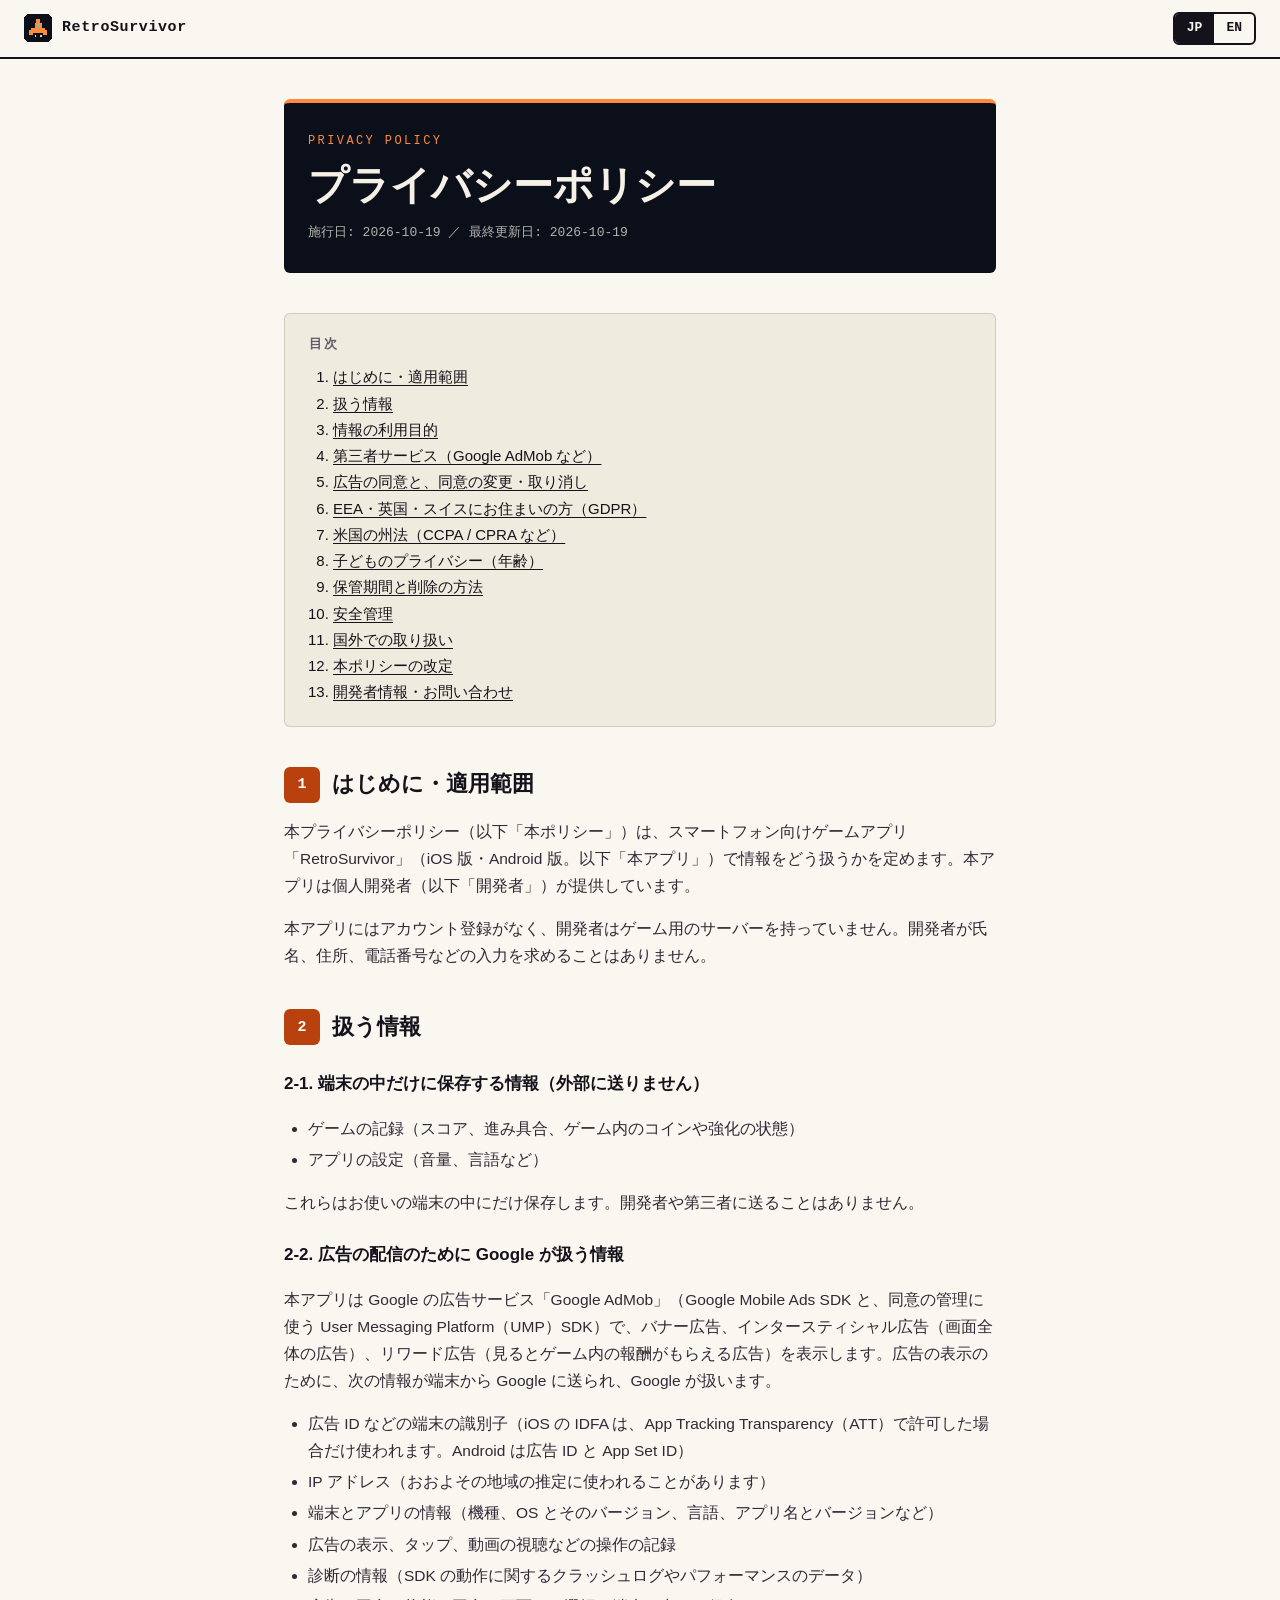
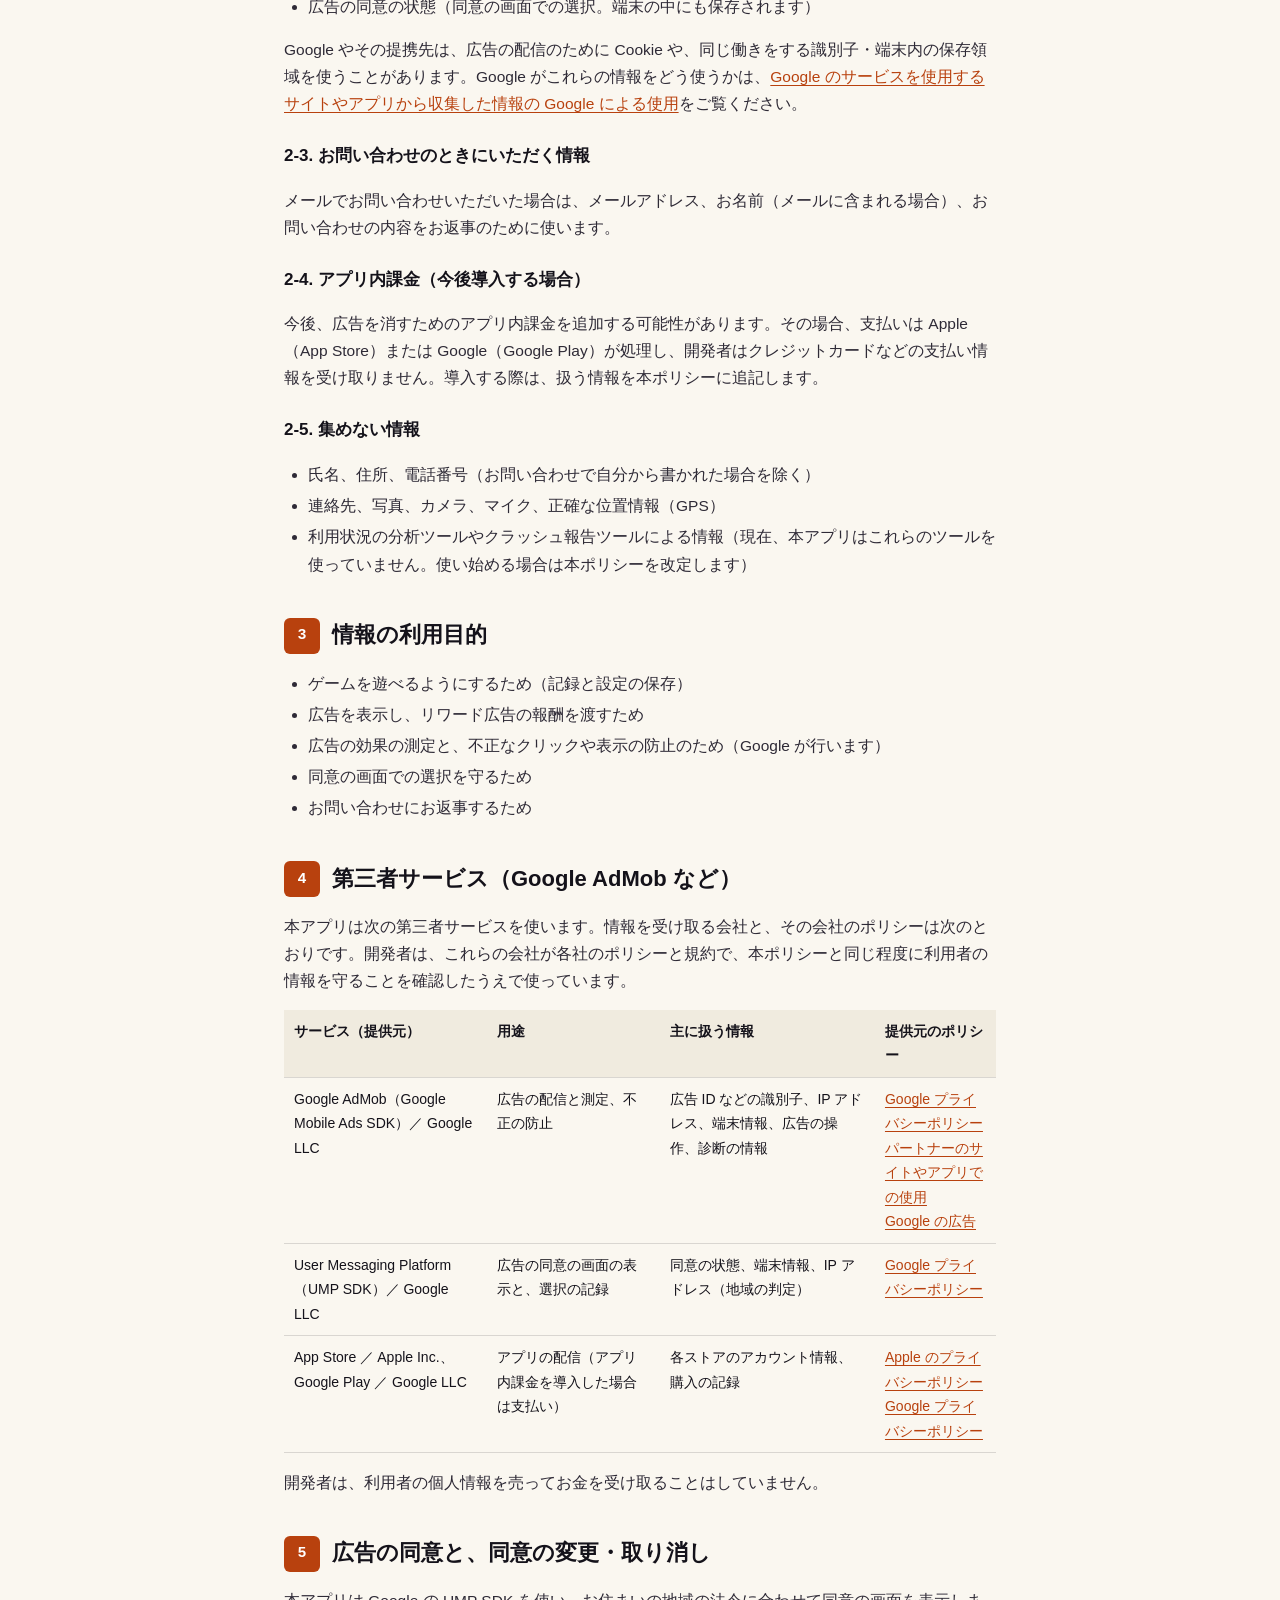
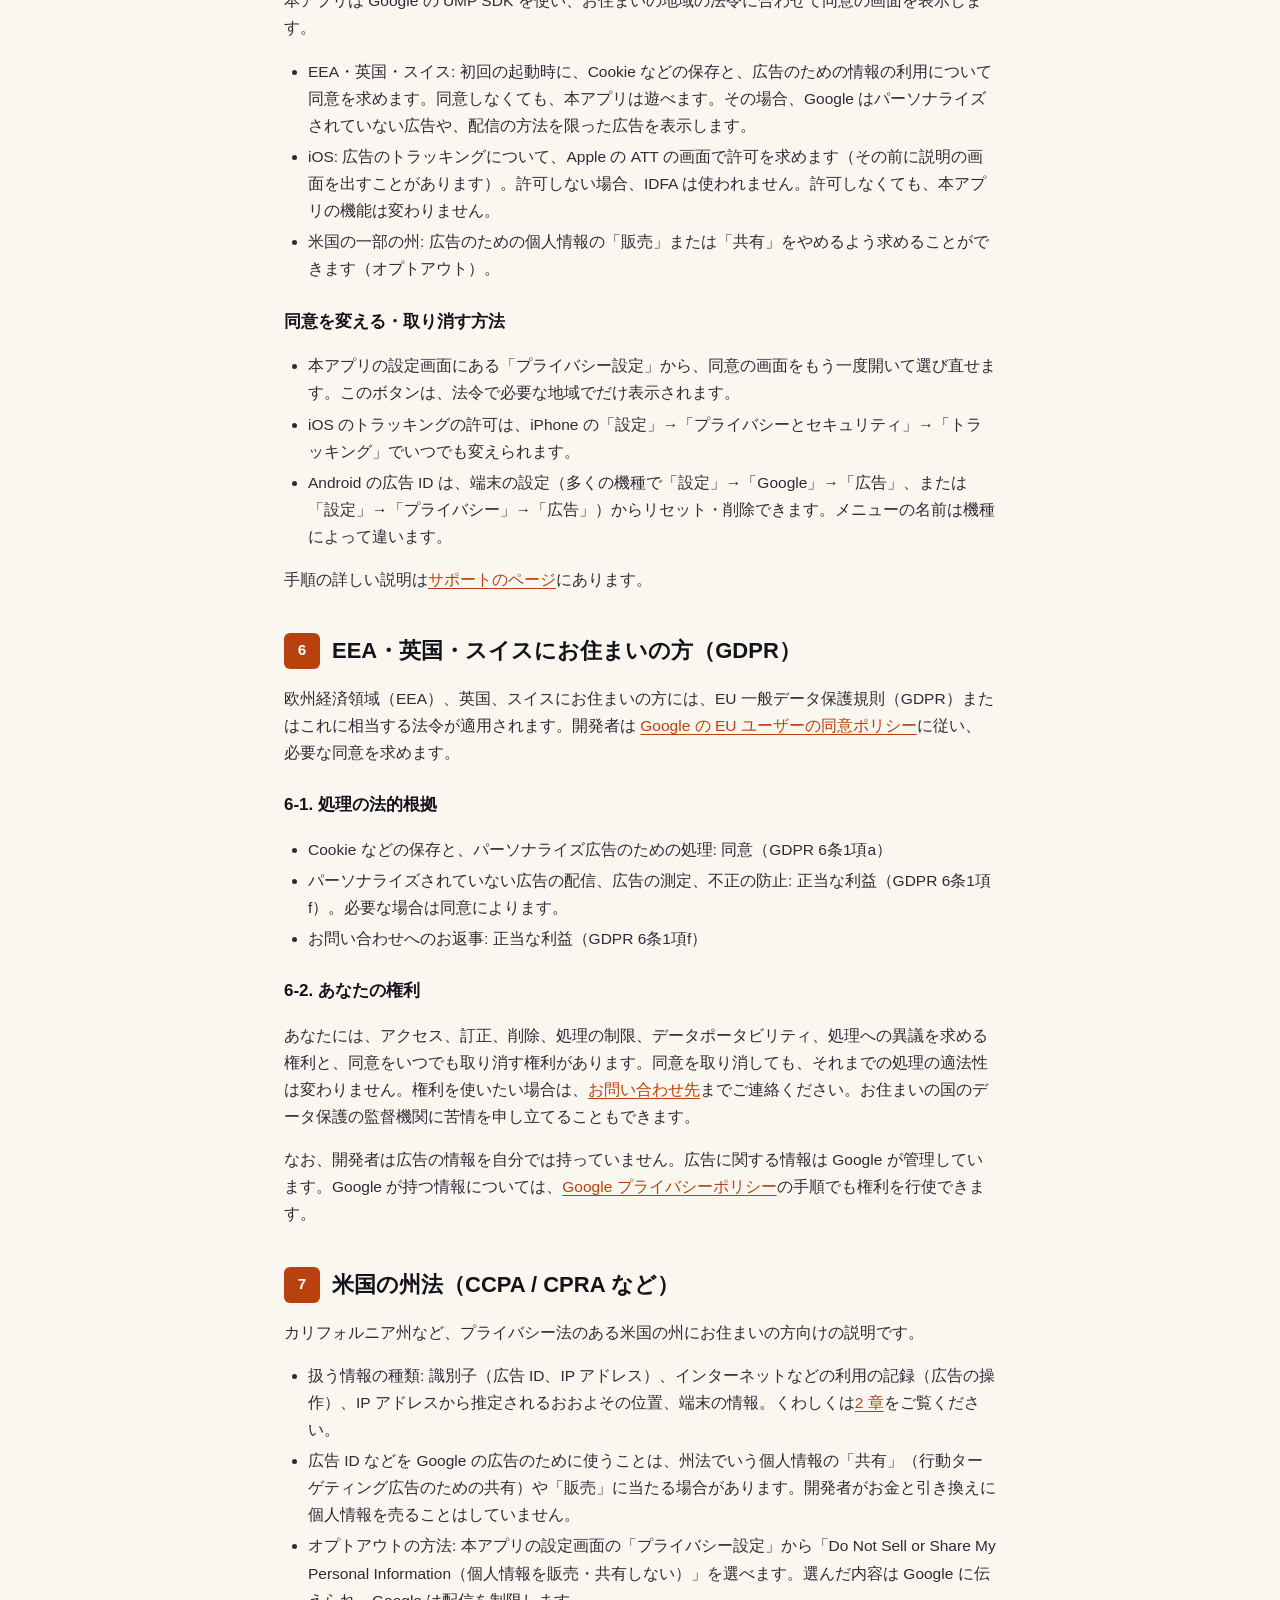
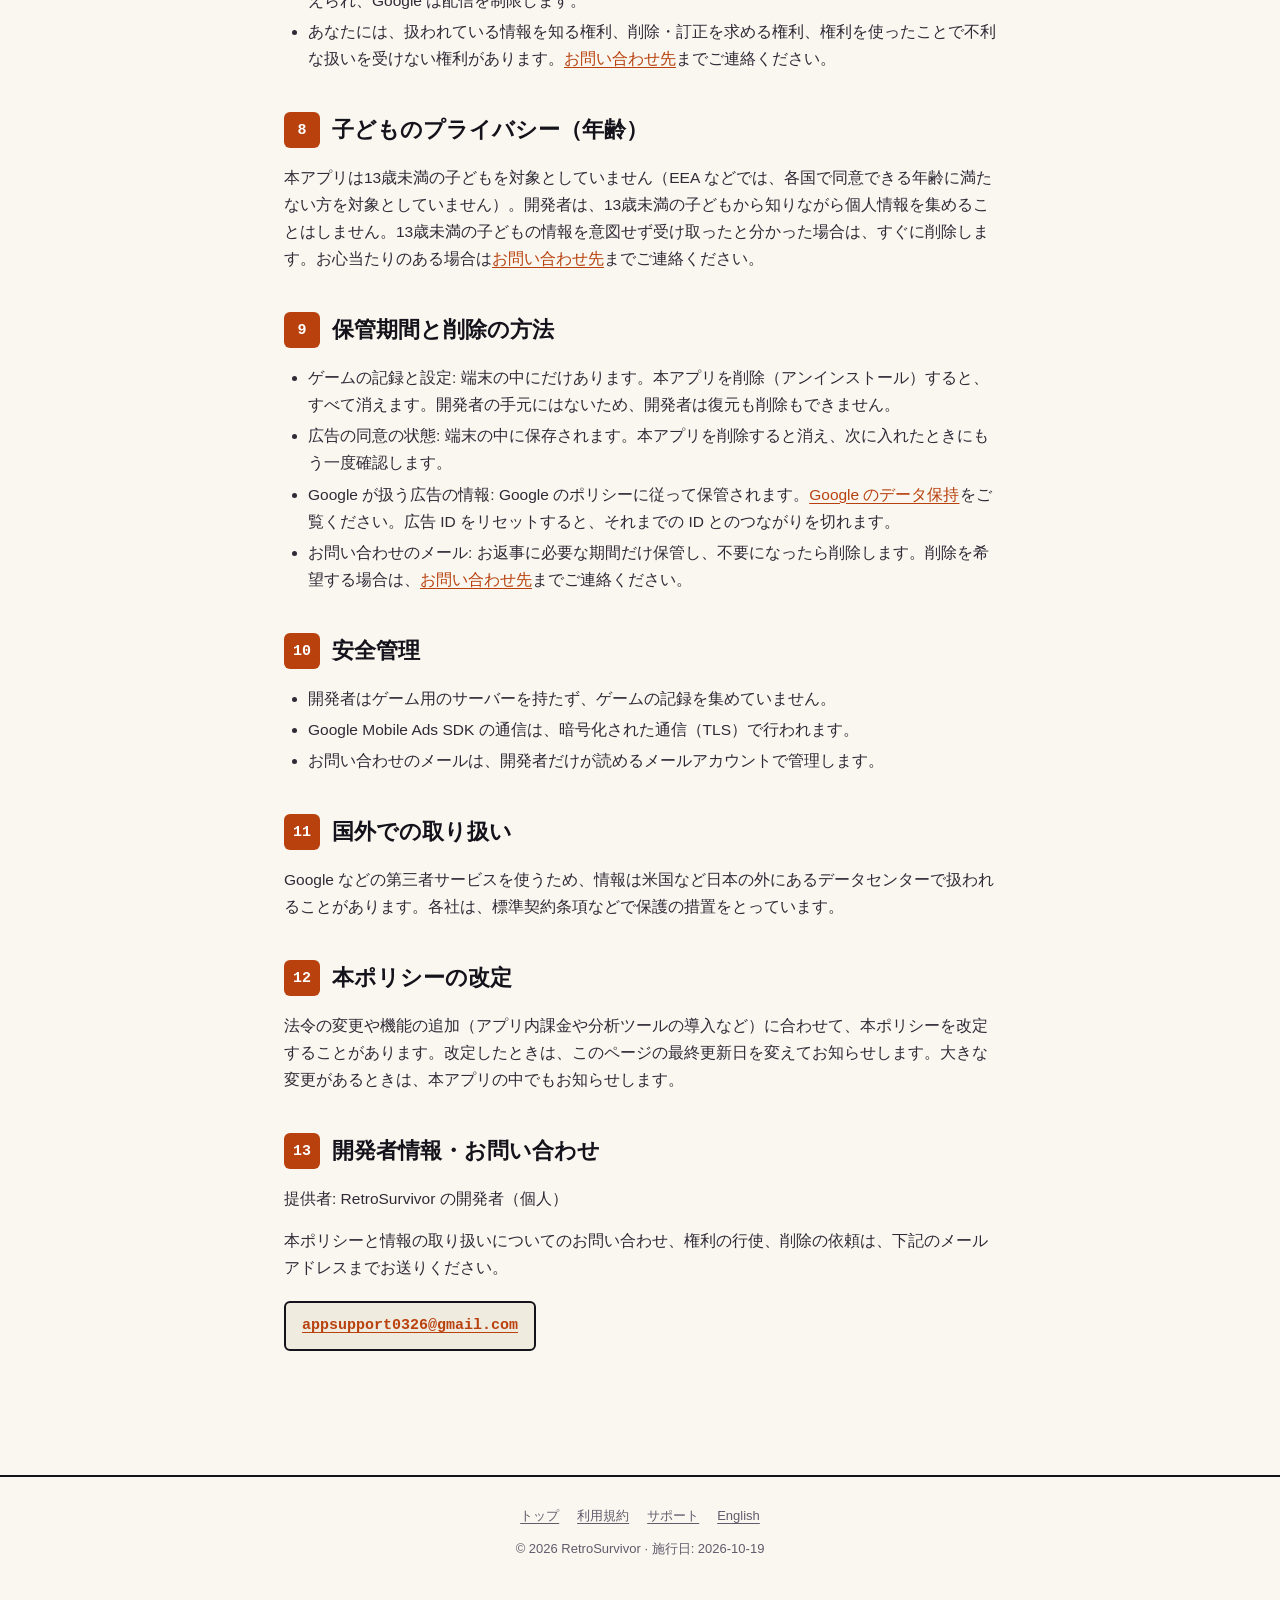
==== privacy/index.html @ b1933bb4 "RetroSurvivor の法務ページを追加（プライバシーポリシー・利用規約・サポート、日英） Co-Authored-By: Claude Opus 5.5 <noreply@anthropic." ====
<!DOCTYPE html>
<html lang="ja">
<head>
  <meta charset="UTF-8" />
  <meta name="viewport" content="width=device-width, initial-scale=1, viewport-fit=cover" />
  <title>プライバシーポリシー — RetroSurvivor</title>
  <meta name="description" content="スマホゲーム RetroSurvivor のプライバシーポリシー。扱う情報、Google AdMob、広告の同意（GDPR・ATT・米国の州法）について記載しています。" />
  <link rel="alternate" hreflang="ja" href="https://hiro0211.github.io/retrosurvivor-legal/privacy/" />
  <link rel="alternate" hreflang="en" href="https://hiro0211.github.io/retrosurvivor-legal/privacy/en/" />
  <link rel="icon" href="../assets/icons/favicon.svg" type="image/svg+xml" />
  <link rel="stylesheet" href="../assets/css/style.css" />
</head>
<body>
  <header class="site-header">
    <a class="brand" href="../">
      <img src="../assets/icons/favicon.svg" alt="" />
      <span>RetroSurvivor</span>
    </a>
    <nav class="lang-switch" aria-label="Language">
      <a href="./" class="active">JP</a>
      <a href="./en/" hreflang="en">EN</a>
    </nav>
  </header>

  <main>
    <div class="hero">
      <p class="eyebrow">Privacy Policy</p>
      <h1>プライバシーポリシー</h1>
      <p class="meta">施行日: 2026-10-19 ／ 最終更新日: 2026-10-19</p>
    </div>

    <nav class="toc" aria-label="目次">
      <h2>目次</h2>
      <ol>
        <li><a href="#s1">はじめに・適用範囲</a></li>
        <li><a href="#s2">扱う情報</a></li>
        <li><a href="#s3">情報の利用目的</a></li>
        <li><a href="#s4">第三者サービス（Google AdMob など）</a></li>
        <li><a href="#s5">広告の同意と、同意の変更・取り消し</a></li>
        <li><a href="#s6">EEA・英国・スイスにお住まいの方（GDPR）</a></li>
        <li><a href="#s7">米国の州法（CCPA / CPRA など）</a></li>
        <li><a href="#s8">子どものプライバシー（年齢）</a></li>
        <li><a href="#s9">保管期間と削除の方法</a></li>
        <li><a href="#s10">安全管理</a></li>
        <li><a href="#s11">国外での取り扱い</a></li>
        <li><a href="#s12">本ポリシーの改定</a></li>
        <li><a href="#s13">開発者情報・お問い合わせ</a></li>
      </ol>
    </nav>

    <section class="legal" id="s1">
      <h2><span class="num">1</span>はじめに・適用範囲</h2>
      <p>本プライバシーポリシー（以下「本ポリシー」）は、スマートフォン向けゲームアプリ「RetroSurvivor」（iOS 版・Android 版。以下「本アプリ」）で情報をどう扱うかを定めます。本アプリは個人開発者（以下「開発者」）が提供しています。</p>
      <p>本アプリにはアカウント登録がなく、開発者はゲーム用のサーバーを持っていません。開発者が氏名、住所、電話番号などの入力を求めることはありません。</p>
    </section>

    <section class="legal" id="s2">
      <h2><span class="num">2</span>扱う情報</h2>

      <h3>2-1. 端末の中だけに保存する情報（外部に送りません）</h3>
      <ul>
        <li>ゲームの記録（スコア、進み具合、ゲーム内のコインや強化の状態）</li>
        <li>アプリの設定（音量、言語など）</li>
      </ul>
      <p>これらはお使いの端末の中にだけ保存します。開発者や第三者に送ることはありません。</p>

      <h3>2-2. 広告の配信のために Google が扱う情報</h3>
      <p>本アプリは Google の広告サービス「Google AdMob」（Google Mobile Ads SDK と、同意の管理に使う User Messaging Platform（UMP）SDK）で、バナー広告、インタースティシャル広告（画面全体の広告）、リワード広告（見るとゲーム内の報酬がもらえる広告）を表示します。広告の表示のために、次の情報が端末から Google に送られ、Google が扱います。</p>
      <ul>
        <li>広告 ID などの端末の識別子（iOS の IDFA は、App Tracking Transparency（ATT）で許可した場合だけ使われます。Android は広告 ID と App Set ID）</li>
        <li>IP アドレス（おおよその地域の推定に使われることがあります）</li>
        <li>端末とアプリの情報（機種、OS とそのバージョン、言語、アプリ名とバージョンなど）</li>
        <li>広告の表示、タップ、動画の視聴などの操作の記録</li>
        <li>診断の情報（SDK の動作に関するクラッシュログやパフォーマンスのデータ）</li>
        <li>広告の同意の状態（同意の画面での選択。端末の中にも保存されます）</li>
      </ul>
      <p>Google やその提携先は、広告の配信のために Cookie や、同じ働きをする識別子・端末内の保存領域を使うことがあります。Google がこれらの情報をどう使うかは、<a href="https://policies.google.com/technologies/partner-sites" target="_blank" rel="noopener">Google のサービスを使用するサイトやアプリから収集した情報の Google による使用</a>をご覧ください。</p>

      <h3>2-3. お問い合わせのときにいただく情報</h3>
      <p>メールでお問い合わせいただいた場合は、メールアドレス、お名前（メールに含まれる場合）、お問い合わせの内容をお返事のために使います。</p>

      <h3>2-4. アプリ内課金（今後導入する場合）</h3>
      <p>今後、広告を消すためのアプリ内課金を追加する可能性があります。その場合、支払いは Apple（App Store）または Google（Google Play）が処理し、開発者はクレジットカードなどの支払い情報を受け取りません。導入する際は、扱う情報を本ポリシーに追記します。</p>

      <h3>2-5. 集めない情報</h3>
      <ul>
        <li>氏名、住所、電話番号（お問い合わせで自分から書かれた場合を除く）</li>
        <li>連絡先、写真、カメラ、マイク、正確な位置情報（GPS）</li>
        <li>利用状況の分析ツールやクラッシュ報告ツールによる情報（現在、本アプリはこれらのツールを使っていません。使い始める場合は本ポリシーを改定します）</li>
      </ul>
    </section>

    <section class="legal" id="s3">
      <h2><span class="num">3</span>情報の利用目的</h2>
      <ul>
        <li>ゲームを遊べるようにするため（記録と設定の保存）</li>
        <li>広告を表示し、リワード広告の報酬を渡すため</li>
        <li>広告の効果の測定と、不正なクリックや表示の防止のため（Google が行います）</li>
        <li>同意の画面での選択を守るため</li>
        <li>お問い合わせにお返事するため</li>
      </ul>
    </section>

    <section class="legal" id="s4">
      <h2><span class="num">4</span>第三者サービス（Google AdMob など）</h2>
      <p>本アプリは次の第三者サービスを使います。情報を受け取る会社と、その会社のポリシーは次のとおりです。開発者は、これらの会社が各社のポリシーと規約で、本ポリシーと同じ程度に利用者の情報を守ることを確認したうえで使っています。</p>
      <div class="table-wrap">
        <table>
          <thead>
            <tr><th>サービス（提供元）</th><th>用途</th><th>主に扱う情報</th><th>提供元のポリシー</th></tr>
          </thead>
          <tbody>
            <tr>
              <td>Google AdMob（Google Mobile Ads SDK）／ Google LLC</td>
              <td>広告の配信と測定、不正の防止</td>
              <td>広告 ID などの識別子、IP アドレス、端末情報、広告の操作、診断の情報</td>
              <td><a href="https://policies.google.com/privacy" target="_blank" rel="noopener">Google プライバシーポリシー</a><br /><a href="https://policies.google.com/technologies/partner-sites" target="_blank" rel="noopener">パートナーのサイトやアプリでの使用</a><br /><a href="https://policies.google.com/technologies/ads" target="_blank" rel="noopener">Google の広告</a></td>
            </tr>
            <tr>
              <td>User Messaging Platform（UMP SDK）／ Google LLC</td>
              <td>広告の同意の画面の表示と、選択の記録</td>
              <td>同意の状態、端末情報、IP アドレス（地域の判定）</td>
              <td><a href="https://policies.google.com/privacy" target="_blank" rel="noopener">Google プライバシーポリシー</a></td>
            </tr>
            <tr>
              <td>App Store ／ Apple Inc.、Google Play ／ Google LLC</td>
              <td>アプリの配信（アプリ内課金を導入した場合は支払い）</td>
              <td>各ストアのアカウント情報、購入の記録</td>
              <td><a href="https://www.apple.com/jp/legal/privacy/" target="_blank" rel="noopener">Apple のプライバシーポリシー</a><br /><a href="https://policies.google.com/privacy" target="_blank" rel="noopener">Google プライバシーポリシー</a></td>
            </tr>
          </tbody>
        </table>
      </div>
      <p>開発者は、利用者の個人情報を売ってお金を受け取ることはしていません。</p>
    </section>

    <section class="legal" id="s5">
      <h2><span class="num">5</span>広告の同意と、同意の変更・取り消し</h2>
      <p>本アプリは Google の UMP SDK を使い、お住まいの地域の法令に合わせて同意の画面を表示します。</p>
      <ul>
        <li>EEA・英国・スイス: 初回の起動時に、Cookie などの保存と、広告のための情報の利用について同意を求めます。同意しなくても、本アプリは遊べます。その場合、Google はパーソナライズされていない広告や、配信の方法を限った広告を表示します。</li>
        <li>iOS: 広告のトラッキングについて、Apple の ATT の画面で許可を求めます（その前に説明の画面を出すことがあります）。許可しない場合、IDFA は使われません。許可しなくても、本アプリの機能は変わりません。</li>
        <li>米国の一部の州: 広告のための個人情報の「販売」または「共有」をやめるよう求めることができます（オプトアウト）。</li>
      </ul>
      <h3>同意を変える・取り消す方法</h3>
      <ul>
        <li>本アプリの設定画面にある「プライバシー設定」から、同意の画面をもう一度開いて選び直せます。このボタンは、法令で必要な地域でだけ表示されます。</li>
        <li>iOS のトラッキングの許可は、iPhone の「設定」→「プライバシーとセキュリティ」→「トラッキング」でいつでも変えられます。</li>
        <li>Android の広告 ID は、端末の設定（多くの機種で「設定」→「Google」→「広告」、または「設定」→「プライバシー」→「広告」）からリセット・削除できます。メニューの名前は機種によって違います。</li>
      </ul>
      <p>手順の詳しい説明は<a href="../support/">サポートのページ</a>にあります。</p>
    </section>

    <section class="legal" id="s6">
      <h2><span class="num">6</span>EEA・英国・スイスにお住まいの方（GDPR）</h2>
      <p>欧州経済領域（EEA）、英国、スイスにお住まいの方には、EU 一般データ保護規則（GDPR）またはこれに相当する法令が適用されます。開発者は <a href="https://www.google.com/about/company/user-consent-policy/" target="_blank" rel="noopener">Google の EU ユーザーの同意ポリシー</a>に従い、必要な同意を求めます。</p>
      <h3>6-1. 処理の法的根拠</h3>
      <ul>
        <li>Cookie などの保存と、パーソナライズ広告のための処理: 同意（GDPR 6条1項a）</li>
        <li>パーソナライズされていない広告の配信、広告の測定、不正の防止: 正当な利益（GDPR 6条1項f）。必要な場合は同意によります。</li>
        <li>お問い合わせへのお返事: 正当な利益（GDPR 6条1項f）</li>
      </ul>
      <h3>6-2. あなたの権利</h3>
      <p>あなたには、アクセス、訂正、削除、処理の制限、データポータビリティ、処理への異議を求める権利と、同意をいつでも取り消す権利があります。同意を取り消しても、それまでの処理の適法性は変わりません。権利を使いたい場合は、<a href="#s13">お問い合わせ先</a>までご連絡ください。お住まいの国のデータ保護の監督機関に苦情を申し立てることもできます。</p>
      <p>なお、開発者は広告の情報を自分では持っていません。広告に関する情報は Google が管理しています。Google が持つ情報については、<a href="https://policies.google.com/privacy" target="_blank" rel="noopener">Google プライバシーポリシー</a>の手順でも権利を行使できます。</p>
    </section>

    <section class="legal" id="s7">
      <h2><span class="num">7</span>米国の州法（CCPA / CPRA など）</h2>
      <p>カリフォルニア州など、プライバシー法のある米国の州にお住まいの方向けの説明です。</p>
      <ul>
        <li>扱う情報の種類: 識別子（広告 ID、IP アドレス）、インターネットなどの利用の記録（広告の操作）、IP アドレスから推定されるおおよその位置、端末の情報。くわしくは<a href="#s2">2 章</a>をご覧ください。</li>
        <li>広告 ID などを Google の広告のために使うことは、州法でいう個人情報の「共有」（行動ターゲティング広告のための共有）や「販売」に当たる場合があります。開発者がお金と引き換えに個人情報を売ることはしていません。</li>
        <li>オプトアウトの方法: 本アプリの設定画面の「プライバシー設定」から「Do Not Sell or Share My Personal Information（個人情報を販売・共有しない）」を選べます。選んだ内容は Google に伝えられ、Google は配信を制限します。</li>
        <li>あなたには、扱われている情報を知る権利、削除・訂正を求める権利、権利を使ったことで不利な扱いを受けない権利があります。<a href="#s13">お問い合わせ先</a>までご連絡ください。</li>
      </ul>
    </section>

    <section class="legal" id="s8">
      <h2><span class="num">8</span>子どものプライバシー（年齢）</h2>
      <p>本アプリは13歳未満の子どもを対象としていません（EEA などでは、各国で同意できる年齢に満たない方を対象としていません）。開発者は、13歳未満の子どもから知りながら個人情報を集めることはしません。13歳未満の子どもの情報を意図せず受け取ったと分かった場合は、すぐに削除します。お心当たりのある場合は<a href="#s13">お問い合わせ先</a>までご連絡ください。</p>
    </section>

    <section class="legal" id="s9">
      <h2><span class="num">9</span>保管期間と削除の方法</h2>
      <ul>
        <li>ゲームの記録と設定: 端末の中にだけあります。本アプリを削除（アンインストール）すると、すべて消えます。開発者の手元にはないため、開発者は復元も削除もできません。</li>
        <li>広告の同意の状態: 端末の中に保存されます。本アプリを削除すると消え、次に入れたときにもう一度確認します。</li>
        <li>Google が扱う広告の情報: Google のポリシーに従って保管されます。<a href="https://policies.google.com/technologies/retention" target="_blank" rel="noopener">Google のデータ保持</a>をご覧ください。広告 ID をリセットすると、それまでの ID とのつながりを切れます。</li>
        <li>お問い合わせのメール: お返事に必要な期間だけ保管し、不要になったら削除します。削除を希望する場合は、<a href="#s13">お問い合わせ先</a>までご連絡ください。</li>
      </ul>
    </section>

    <section class="legal" id="s10">
      <h2><span class="num">10</span>安全管理</h2>
      <ul>
        <li>開発者はゲーム用のサーバーを持たず、ゲームの記録を集めていません。</li>
        <li>Google Mobile Ads SDK の通信は、暗号化された通信（TLS）で行われます。</li>
        <li>お問い合わせのメールは、開発者だけが読めるメールアカウントで管理します。</li>
      </ul>
    </section>

    <section class="legal" id="s11">
      <h2><span class="num">11</span>国外での取り扱い</h2>
      <p>Google などの第三者サービスを使うため、情報は米国など日本の外にあるデータセンターで扱われることがあります。各社は、標準契約条項などで保護の措置をとっています。</p>
    </section>

    <section class="legal" id="s12">
      <h2><span class="num">12</span>本ポリシーの改定</h2>
      <p>法令の変更や機能の追加（アプリ内課金や分析ツールの導入など）に合わせて、本ポリシーを改定することがあります。改定したときは、このページの最終更新日を変えてお知らせします。大きな変更があるときは、本アプリの中でもお知らせします。</p>
    </section>

    <section class="legal" id="s13">
      <h2><span class="num">13</span>開発者情報・お問い合わせ</h2>
      <p>提供者: RetroSurvivor の開発者（個人）</p>
      <p>本ポリシーと情報の取り扱いについてのお問い合わせ、権利の行使、削除の依頼は、下記のメールアドレスまでお送りください。</p>
      <p><a class="contact" href="mailto:appsupport0326@gmail.com?subject=RetroSurvivor%20%E3%83%97%E3%83%A9%E3%82%A4%E3%83%90%E3%82%B7%E3%83%BC">appsupport0326@gmail.com</a></p>
    </section>
  </main>

  <footer class="site-footer">
    <div class="links">
      <a href="../">トップ</a>
      <a href="../terms/">利用規約</a>
      <a href="../support/">サポート</a>
      <a href="./en/">English</a>
    </div>
    <div>© 2026 RetroSurvivor · 施行日: 2026-10-19</div>
  </footer>
</body>
</html>
---- assets/css/style.css ----
/* RetroSurvivor Legal — simple retro arcade style */

:root {
  color-scheme: light dark;

  --bg: #FAF7F0;
  --surface: #F0EBDF;
  --surface-elevated: #E4DCCB;
  --text-primary: #14121A;
  --text-secondary: #2E2A36;
  --text-tertiary: #615B6B;
  --divider: rgba(20, 18, 26, 0.14);
  --accent: #B8410E;
  --accent-ink: #FFFFFF;
  --accent-2: #0B7A94;
  --warn: #9A6400;
  --hero-bg: #0B0F1A;
  --hero-text: #F5F1E6;
  --hero-accent: #FF8A3D;

  --radius: 6px;

  --font-text: -apple-system, BlinkMacSystemFont, "Segoe UI", "Hiragino Sans",
    "Hiragino Kaku Gothic ProN", "Yu Gothic", "Noto Sans JP", sans-serif;
  --font-mono: ui-monospace, "SF Mono", Menlo, Consolas, "Roboto Mono", monospace;
}

@media (prefers-color-scheme: dark) {
  :root {
    --bg: #0B0F1A;
    --surface: #141A2A;
    --surface-elevated: #1E2639;
    --text-primary: #F5F1E6;
    --text-secondary: #DAD4C6;
    --text-tertiary: #9A94A6;
    --divider: rgba(245, 241, 230, 0.14);
    --accent: #FF8A3D;
    --accent-ink: #0B0F1A;
    --accent-2: #3DD6F5;
    --warn: #FFD84D;
    --hero-bg: #141A2A;
  }
}

* { box-sizing: border-box; }

html, body {
  margin: 0;
  padding: 0;
  background: var(--bg);
  color: var(--text-primary);
  font-family: var(--font-text);
  font-size: 16px;
  line-height: 1.75;
  -webkit-font-smoothing: antialiased;
  -webkit-text-size-adjust: 100%;
}

a {
  color: var(--accent);
  text-decoration: underline;
  text-underline-offset: 3px;
  overflow-wrap: anywhere;
}
a:hover { text-decoration-thickness: 2px; }

/* ---------- Header ---------- */
.site-header {
  position: sticky;
  top: 0;
  z-index: 10;
  display: flex;
  align-items: center;
  justify-content: space-between;
  gap: 12px;
  padding: 12px 24px;
  background: var(--bg);
  border-bottom: 2px solid var(--text-primary);
}
.brand {
  display: inline-flex;
  align-items: center;
  gap: 10px;
  font-family: var(--font-mono);
  font-weight: 700;
  font-size: 15px;
  letter-spacing: 0.04em;
  color: var(--text-primary);
  text-decoration: none;
}
.brand img { width: 28px; height: 28px; image-rendering: pixelated; }

.lang-switch {
  display: inline-flex;
  border: 2px solid var(--text-primary);
  border-radius: var(--radius);
  overflow: hidden;
  font-family: var(--font-mono);
  font-size: 13px;
  font-weight: 700;
}
.lang-switch a {
  padding: 3px 12px;
  color: var(--text-primary);
  text-decoration: none;
}
.lang-switch a.active { background: var(--text-primary); color: var(--bg); }

/* ---------- Layout ---------- */
main {
  max-width: 760px;
  margin: 0 auto;
  padding: 40px 24px 80px;
}

.hero {
  margin-bottom: 40px;
  padding: 28px 24px;
  border-radius: var(--radius);
  background: var(--hero-bg);
  color: var(--hero-text);
  border-top: 4px solid var(--hero-accent);
}
.hero .eyebrow {
  margin: 0 0 8px;
  font-family: var(--font-mono);
  font-size: 12px;
  letter-spacing: 0.2em;
  text-transform: uppercase;
  color: var(--hero-accent);
}
.hero h1 {
  margin: 0;
  font-size: clamp(28px, 6vw, 40px);
  line-height: 1.25;
  color: var(--hero-text);
}
.hero .meta {
  margin: 12px 0 0;
  font-family: var(--font-mono);
  font-size: 13px;
  color: rgba(245, 241, 230, 0.72);
}

/* ---------- TOC ---------- */
.toc {
  margin: 0 0 40px;
  padding: 20px 24px;
  border-radius: var(--radius);
  background: var(--surface);
  border: 1px solid var(--divider);
}
.toc h2 {
  margin: 0 0 8px;
  font-family: var(--font-mono);
  font-size: 13px;
  letter-spacing: 0.16em;
  text-transform: uppercase;
  color: var(--text-tertiary);
}
.toc ol { margin: 0; padding-left: 24px; }
.toc li { font-size: 15px; }
.toc a { color: var(--text-primary); }

/* ---------- Sections ---------- */
section.legal { margin: 40px 0; scroll-margin-top: 72px; }
section.legal h2 {
  display: flex;
  align-items: center;
  gap: 12px;
  margin: 0 0 12px;
  font-size: 22px;
  line-height: 1.4;
}
section.legal h2 .num {
  display: inline-grid;
  place-items: center;
  flex-shrink: 0;
  min-width: 36px;
  height: 36px;
  padding: 0 6px;
  border-radius: var(--radius);
  background: var(--accent);
  color: var(--accent-ink);
  font-family: var(--font-mono);
  font-size: 15px;
}
section.legal h3 { margin: 24px 0 6px; font-size: 17px; }
section.legal p,
section.legal li { color: var(--text-secondary); font-size: 15.5px; }
section.legal ul,
section.legal ol { padding-left: 24px; }
section.legal li + li { margin-top: 4px; }

code {
  font-family: var(--font-mono);
  font-size: 0.88em;
  padding: 1px 5px;
  border-radius: 4px;
  background: var(--surface);
  overflow-wrap: anywhere;
}

.callout {
  margin: 16px 0;
  padding: 14px 18px;
  border-radius: var(--radius);
  background: var(--surface);
  border-left: 4px solid var(--accent-2);
  font-size: 15px;
  color: var(--text-secondary);
}
.callout.warn { border-left-color: var(--warn); }

.table-wrap { width: 100%; overflow-x: auto; margin: 12px 0; }
table { width: 100%; border-collapse: collapse; font-size: 14px; min-width: 520px; }
th, td {
  padding: 9px 10px;
  border-bottom: 1px solid var(--divider);
  text-align: left;
  vertical-align: top;
}
th { background: var(--surface); color: var(--text-primary); }

.contact {
  display: inline-block;
  margin: 4px 0;
  padding: 10px 16px;
  border: 2px solid var(--text-primary);
  border-radius: var(--radius);
  background: var(--surface);
  font-family: var(--font-mono);
  font-size: 15px;
  font-weight: 700;
}

/* ---------- Footer ---------- */
.site-footer {
  padding: 28px 24px 40px;
  border-top: 2px solid var(--text-primary);
  text-align: center;
  font-size: 13px;
  color: var(--text-tertiary);
}
.site-footer .links {
  display: flex;
  flex-wrap: wrap;
  justify-content: center;
  gap: 8px 18px;
  margin-bottom: 10px;
}
.site-footer .links a { color: var(--text-tertiary); }

/* ---------- Landing ---------- */
.landing-hero { margin: 24px 0 40px; }
.landing-hero .badge {
  display: inline-block;
  margin-bottom: 14px;
  padding: 3px 10px;
  border: 2px solid var(--text-primary);
  border-radius: var(--radius);
  font-family: var(--font-mono);
  font-size: 12px;
  letter-spacing: 0.12em;
  text-transform: uppercase;
}
.landing-hero h1 { margin: 0 0 12px; font-size: clamp(26px, 6vw, 38px); line-height: 1.3; }
.landing-hero p { margin: 0; color: var(--text-tertiary); font-size: 16px; }

.group-title {
  margin: 40px 0 12px;
  font-family: var(--font-mono);
  font-size: 13px;
  letter-spacing: 0.16em;
  text-transform: uppercase;
  color: var(--text-tertiary);
}
.doc-grid {
  display: grid;
  grid-template-columns: repeat(auto-fit, minmax(200px, 1fr));
  gap: 14px;
}
.doc-card {
  display: block;
  padding: 18px 18px 20px;
  border-radius: var(--radius);
  background: var(--surface);
  border: 2px solid var(--text-primary);
  color: var(--text-primary);
  text-decoration: none;
  transition: transform 0.12s ease, box-shadow 0.12s ease;
}
.doc-card:hover { transform: translate(-2px, -2px); box-shadow: 4px 4px 0 var(--accent); }
.doc-card .label {
  font-family: var(--font-mono);
  font-size: 11px;
  letter-spacing: 0.12em;
  text-transform: uppercase;
  color: var(--accent);
  font-weight: 700;
}
.doc-card h3 { margin: 4px 0 6px; font-size: 18px; }
.doc-card p { margin: 0; font-size: 14px; color: var(--text-tertiary); }

/* ---------- 404 ---------- */
.page-404 { text-align: center; margin: 80px auto; max-width: 480px; }
.page-404 .display {
  margin: 0;
  font-family: var(--font-mono);
  font-size: 88px;
  font-weight: 700;
  line-height: 1;
  color: var(--accent);
}
.page-404 h1 { margin: 20px 0 8px; font-size: 22px; }
.page-404 p { color: var(--text-tertiary); }

@media (prefers-reduced-motion: reduce) {
  * { transition: none !important; }
}

@media (max-width: 600px) {
  .site-header { padding: 10px 16px; }
  main { padding: 28px 16px 64px; }
  .hero { padding: 22px 18px; }
  section.legal h2 { font-size: 19px; }
  .toc { padding: 16px 18px; }
}
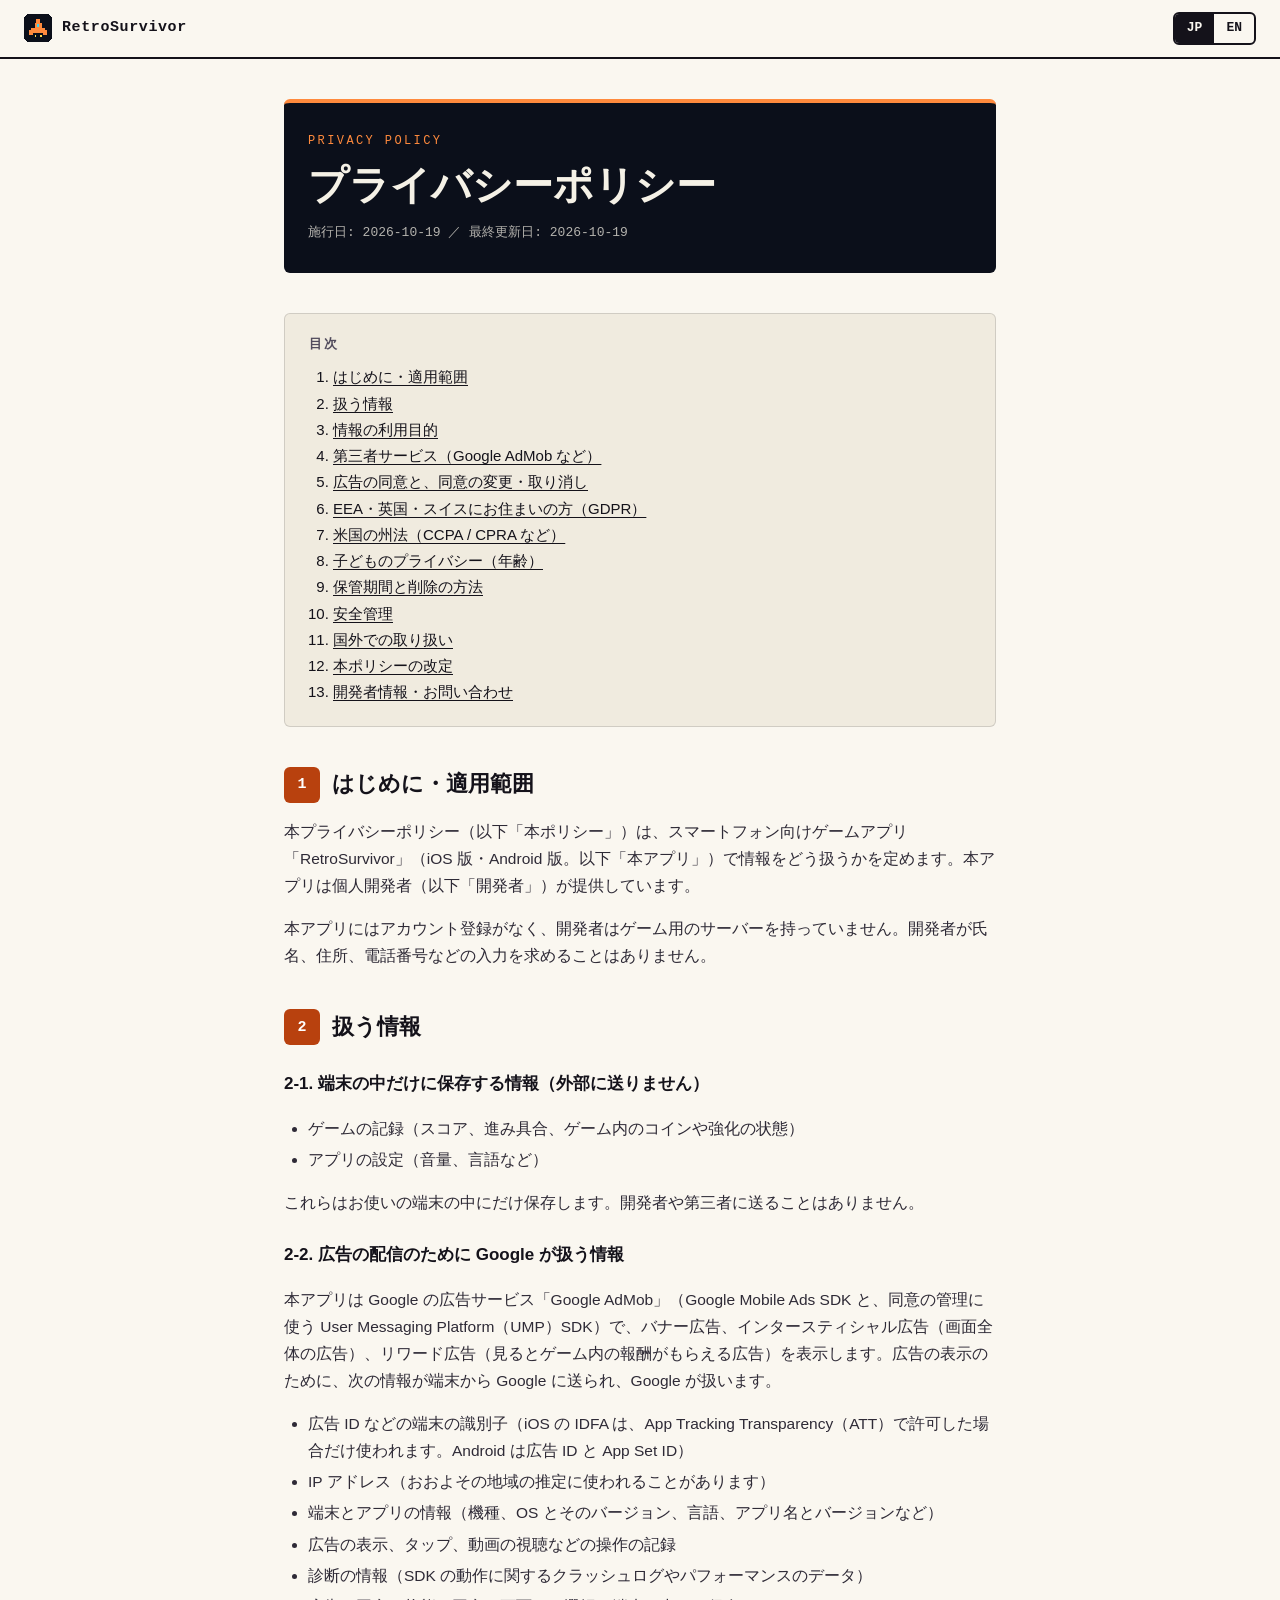
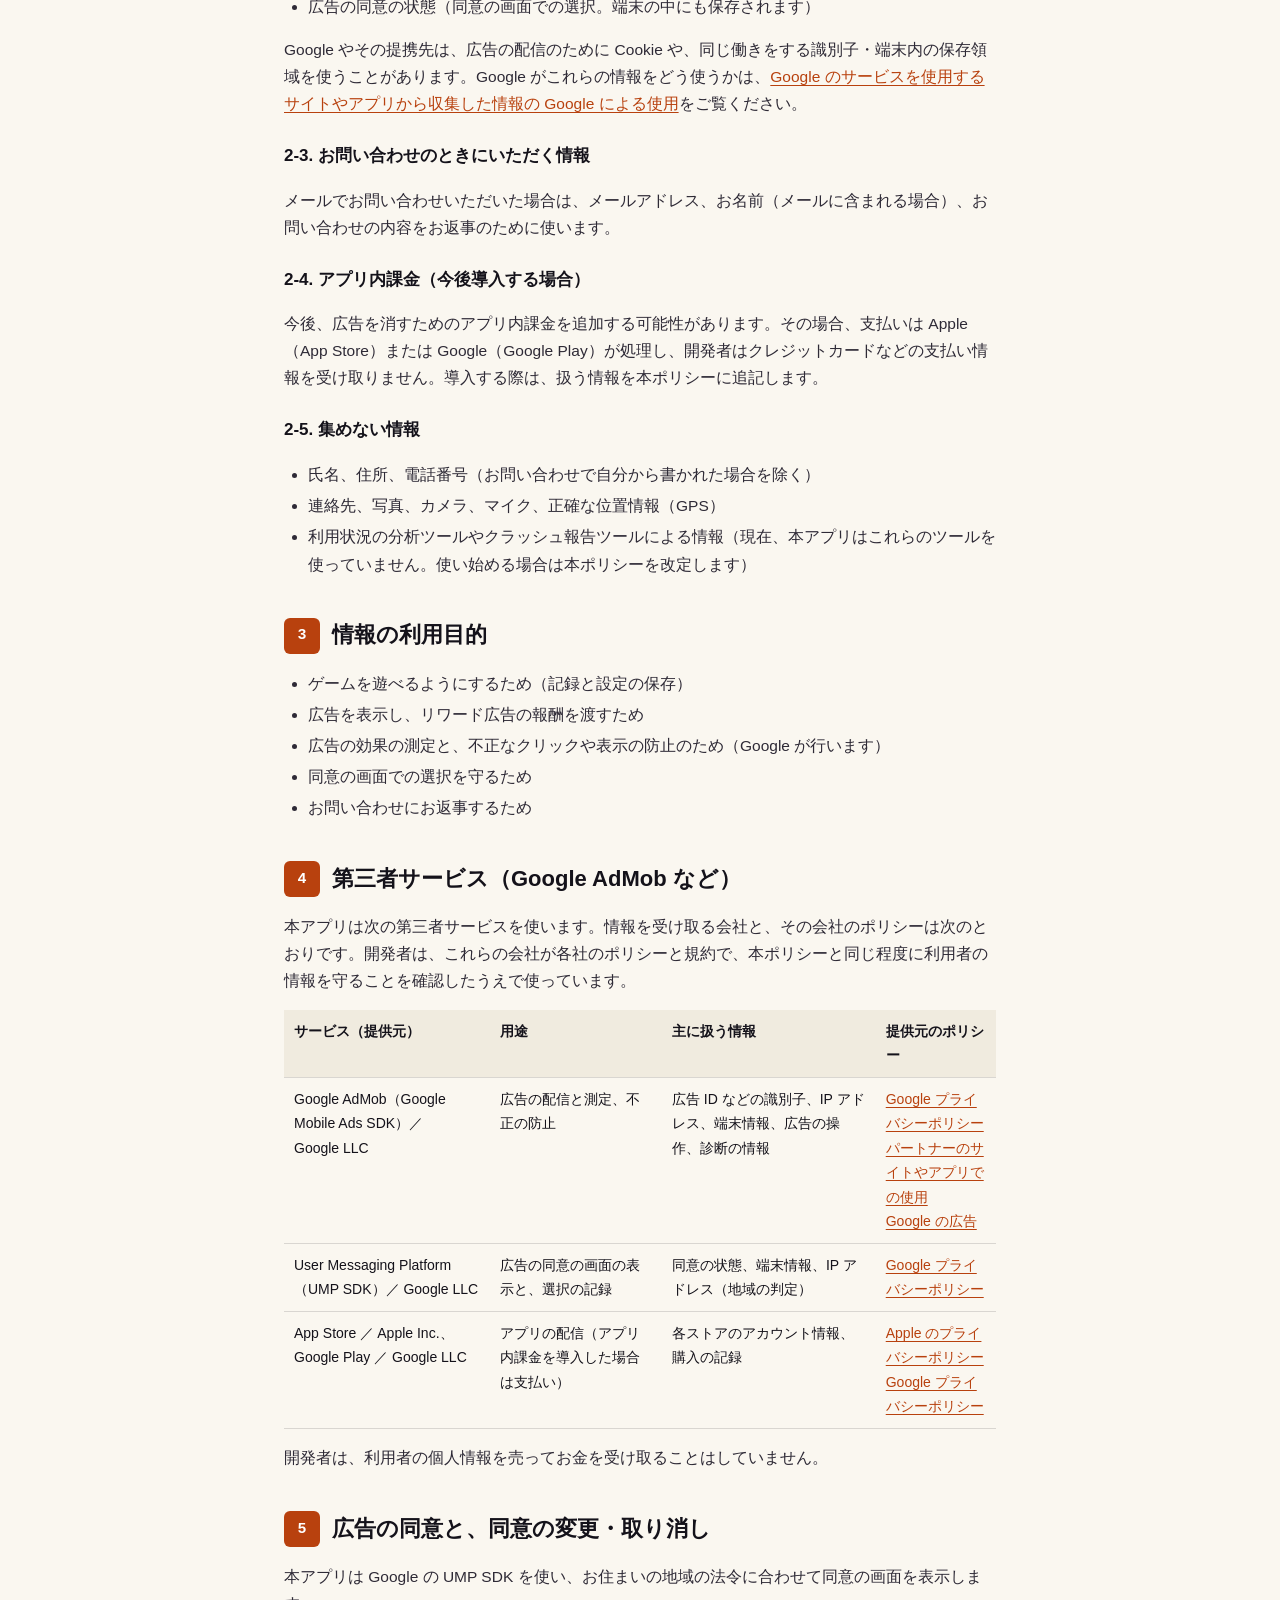
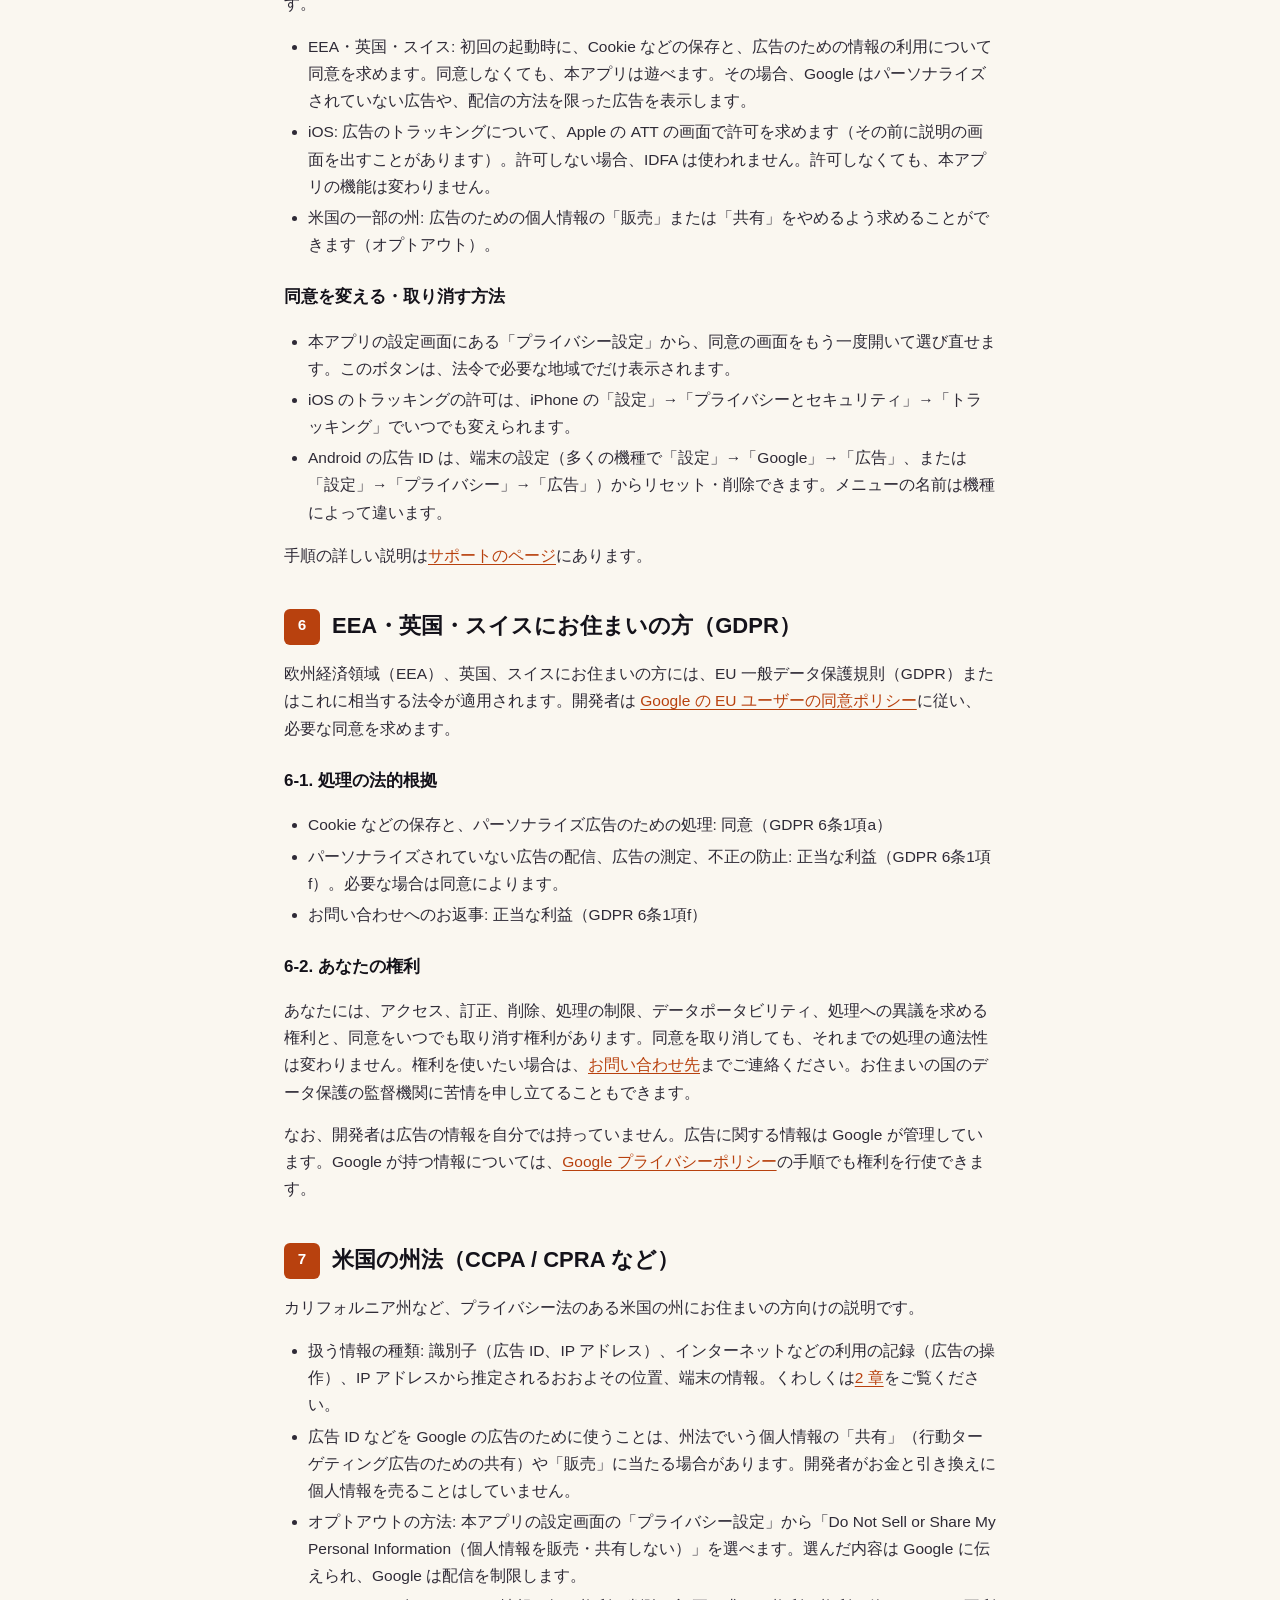
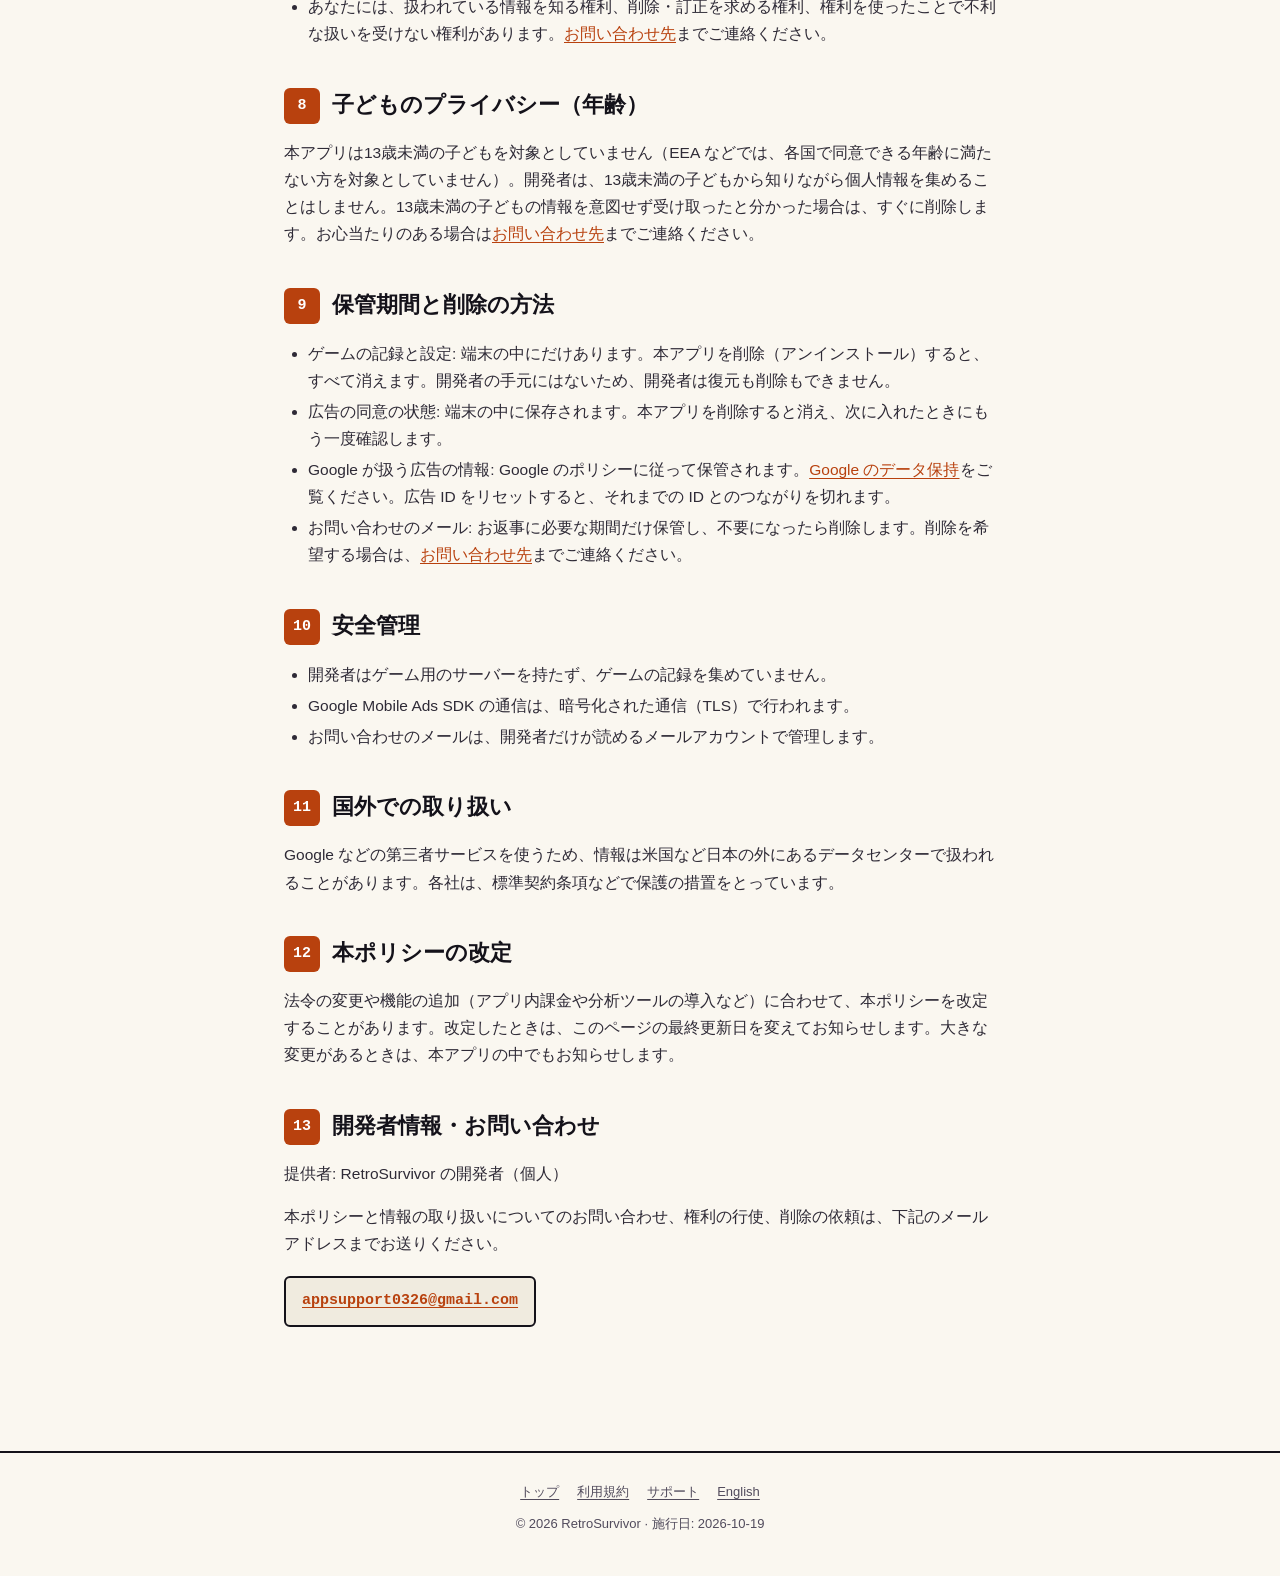
==== commit 80248a71: "スマホ幅で表をカード表示にし、見出しの折り返しと文字の濃さを直す Co-Authored-By: Claude Opus 5.5 <noreply@anthropic.com> Claude-Sess" ====
--- a/privacy/index.html
+++ b/privacy/index.html
@@ -111,22 +111,22 @@
           </thead>
           <tbody>
             <tr>
-              <td>Google AdMob（Google Mobile Ads SDK）／ Google LLC</td>
-              <td>広告の配信と測定、不正の防止</td>
-              <td>広告 ID などの識別子、IP アドレス、端末情報、広告の操作、診断の情報</td>
-              <td><a href="https://policies.google.com/privacy" target="_blank" rel="noopener">Google プライバシーポリシー</a><br /><a href="https://policies.google.com/technologies/partner-sites" target="_blank" rel="noopener">パートナーのサイトやアプリでの使用</a><br /><a href="https://policies.google.com/technologies/ads" target="_blank" rel="noopener">Google の広告</a></td>
+              <td data-label="サービス（提供元）">Google AdMob（Google Mobile Ads SDK）／ Google&nbsp;LLC</td>
+              <td data-label="用途">広告の配信と測定、不正の防止</td>
+              <td data-label="主に扱う情報">広告 ID などの識別子、IP アドレス、端末情報、広告の操作、診断の情報</td>
+              <td data-label="提供元のポリシー"><a href="https://policies.google.com/privacy" target="_blank" rel="noopener">Google プライバシーポリシー</a><br /><a href="https://policies.google.com/technologies/partner-sites" target="_blank" rel="noopener">パートナーのサイトやアプリでの使用</a><br /><a href="https://policies.google.com/technologies/ads" target="_blank" rel="noopener">Google の広告</a></td>
             </tr>
             <tr>
-              <td>User Messaging Platform（UMP SDK）／ Google LLC</td>
-              <td>広告の同意の画面の表示と、選択の記録</td>
-              <td>同意の状態、端末情報、IP アドレス（地域の判定）</td>
-              <td><a href="https://policies.google.com/privacy" target="_blank" rel="noopener">Google プライバシーポリシー</a></td>
+              <td data-label="サービス（提供元）">User Messaging Platform（UMP SDK）／ Google&nbsp;LLC</td>
+              <td data-label="用途">広告の同意の画面の表示と、選択の記録</td>
+              <td data-label="主に扱う情報">同意の状態、端末情報、IP アドレス（地域の判定）</td>
+              <td data-label="提供元のポリシー"><a href="https://policies.google.com/privacy" target="_blank" rel="noopener">Google プライバシーポリシー</a></td>
             </tr>
             <tr>
-              <td>App Store ／ Apple Inc.、Google Play ／ Google LLC</td>
-              <td>アプリの配信（アプリ内課金を導入した場合は支払い）</td>
-              <td>各ストアのアカウント情報、購入の記録</td>
-              <td><a href="https://www.apple.com/jp/legal/privacy/" target="_blank" rel="noopener">Apple のプライバシーポリシー</a><br /><a href="https://policies.google.com/privacy" target="_blank" rel="noopener">Google プライバシーポリシー</a></td>
+              <td data-label="サービス（提供元）">App Store ／ Apple Inc.、Google Play ／ Google&nbsp;LLC</td>
+              <td data-label="用途">アプリの配信（アプリ内課金を導入した場合は支払い）</td>
+              <td data-label="主に扱う情報">各ストアのアカウント情報、購入の記録</td>
+              <td data-label="提供元のポリシー"><a href="https://www.apple.com/jp/legal/privacy/" target="_blank" rel="noopener">Apple のプライバシーポリシー</a><br /><a href="https://policies.google.com/privacy" target="_blank" rel="noopener">Google プライバシーポリシー</a></td>
             </tr>
           </tbody>
         </table>
--- a/assets/css/style.css
+++ b/assets/css/style.css
@@ -8,7 +8,7 @@
   --surface-elevated: #E4DCCB;
   --text-primary: #14121A;
   --text-secondary: #2E2A36;
-  --text-tertiary: #615B6B;
+  --text-tertiary: #514B5C;
   --divider: rgba(20, 18, 26, 0.14);
   --accent: #B8410E;
   --accent-ink: #FFFFFF;
@@ -186,6 +186,7 @@
   font-size: 15px;
 }
 section.legal h3 { margin: 24px 0 6px; font-size: 17px; }
+h1, h2, h3 { text-wrap: balance; word-break: auto-phrase; }
 section.legal p,
 section.legal li { color: var(--text-secondary); font-size: 15.5px; }
 section.legal ul,
@@ -325,4 +326,29 @@
   .hero { padding: 22px 18px; }
   section.legal h2 { font-size: 19px; }
   .toc { padding: 16px 18px; }
-}
+
+  /* 表はスマホでは行ごとのカードにする */
+  .table-wrap { overflow-x: visible; }
+  table { min-width: 0; }
+  thead { position: absolute; width: 1px; height: 1px; overflow: hidden; clip: rect(0 0 0 0); }
+  tbody tr {
+    display: block;
+    margin: 0 0 12px;
+    border: 1px solid var(--divider);
+    border-radius: var(--radius);
+    background: var(--surface);
+  }
+  tbody td {
+    display: block;
+    padding: 8px 12px;
+    border-bottom: 1px solid var(--divider);
+  }
+  tbody td:last-child { border-bottom: none; }
+  tbody td::before {
+    content: attr(data-label);
+    display: block;
+    font-size: 12px;
+    font-weight: 700;
+    color: var(--text-tertiary);
+  }
+}
